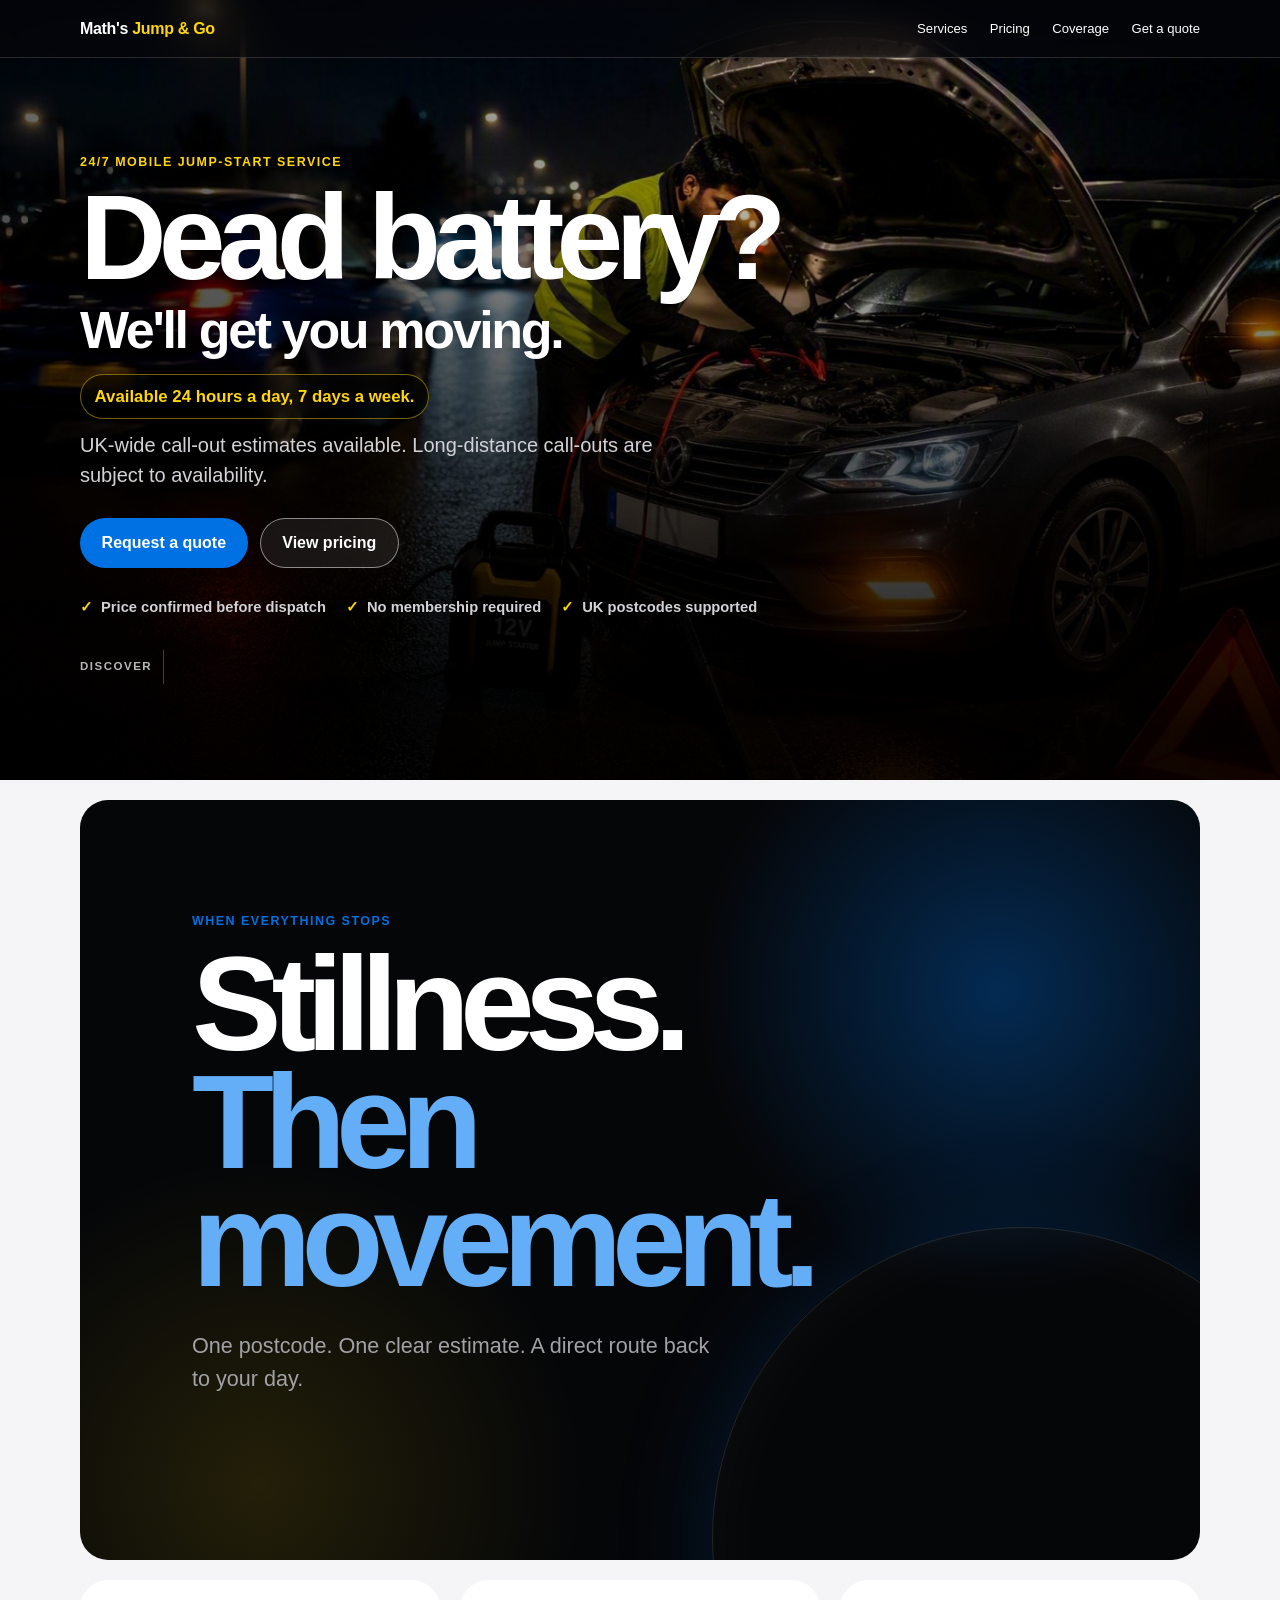
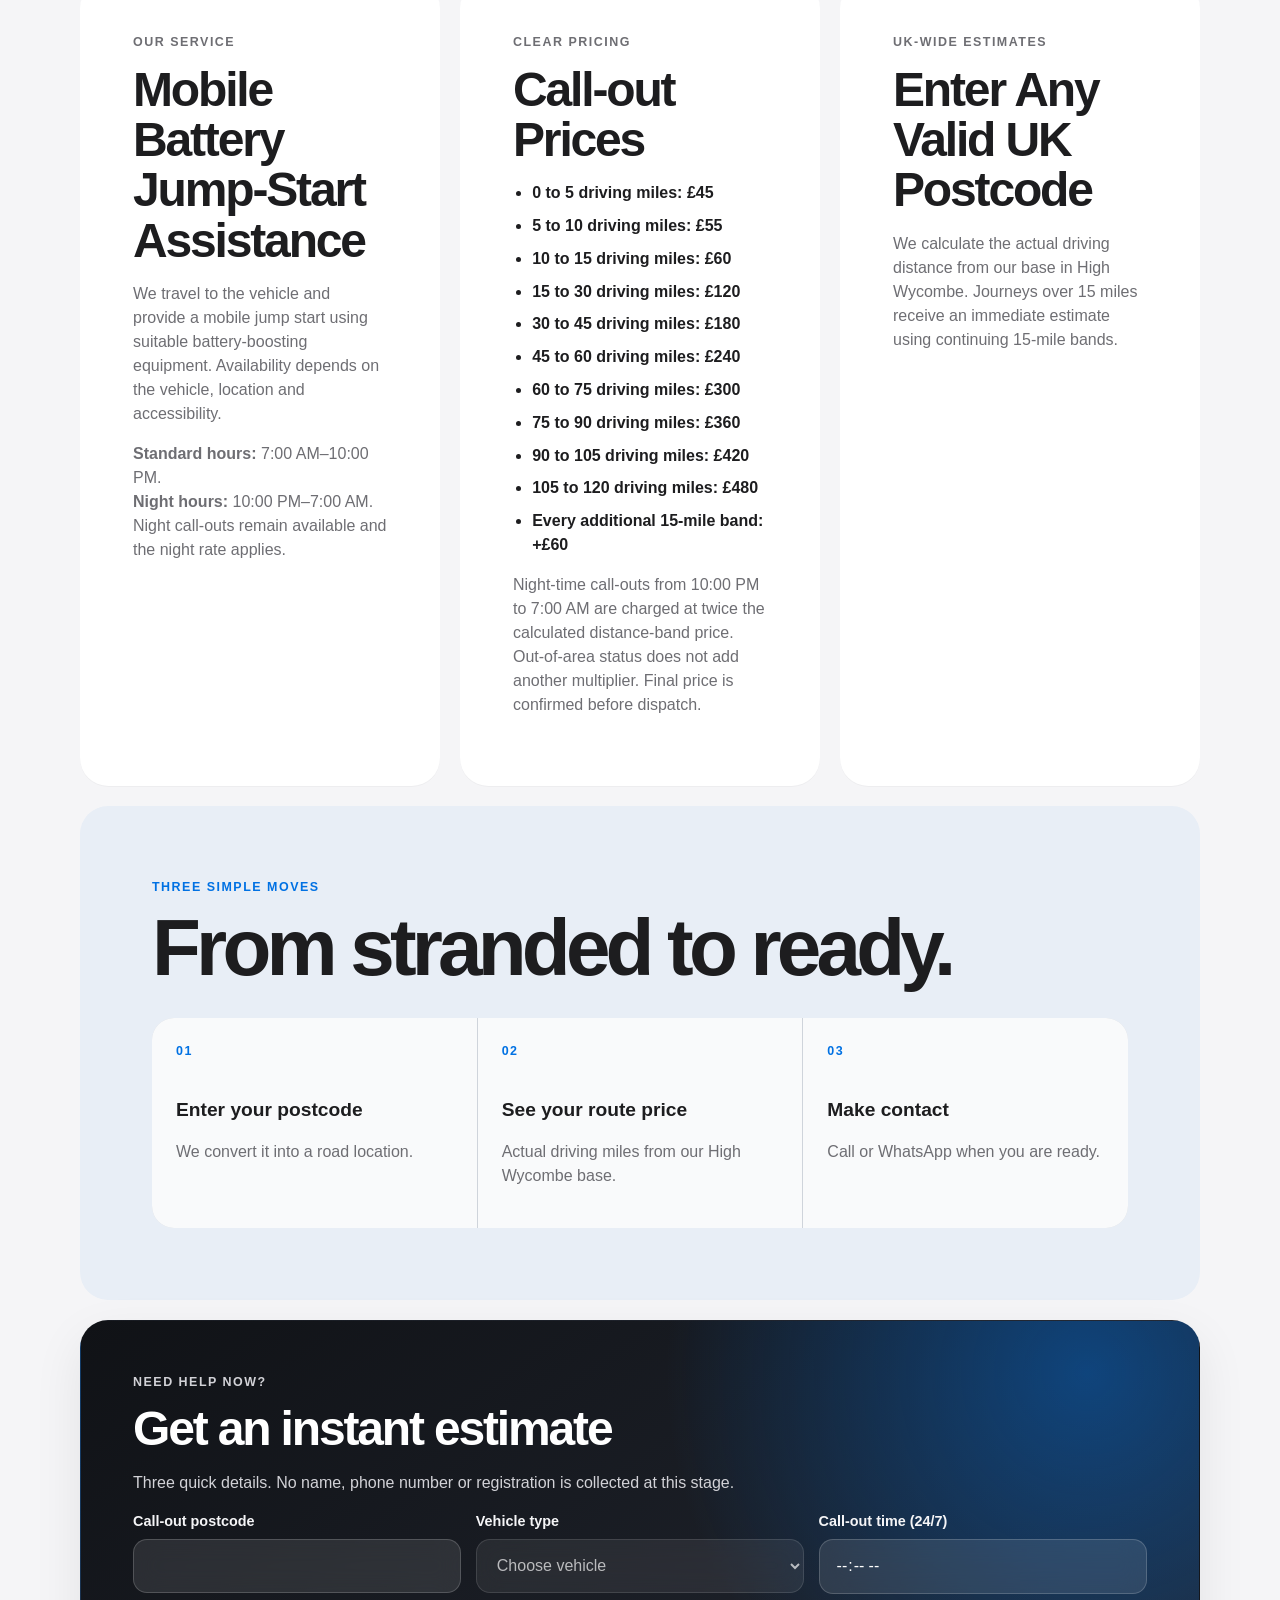
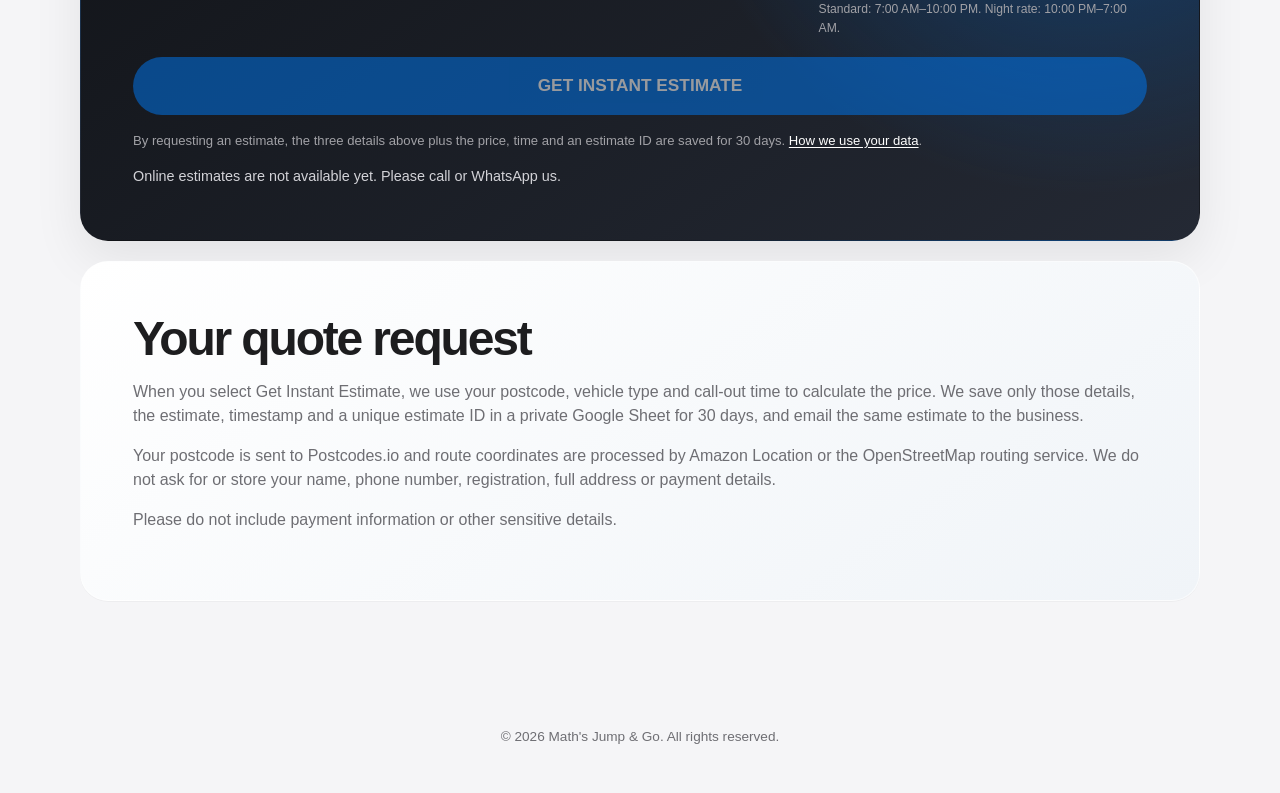
==== app/index.html @ 0f0c23ad "Build instant UK-wide quote experience" ====
<!DOCTYPE html>
<html lang="en-GB">
<head>
  <meta charset="UTF-8">
  <meta name="viewport" content="width=device-width, initial-scale=1.0">
  <meta name="description" content="Math's Jump & Go provides a 24/7 mobile battery jump-start service with UK-wide call-out estimates.">
  <title>Math's Jump & Go | Mobile Battery Jump-Start Service</title>
  <link rel="stylesheet" href="styles.css?v=20260927-6">
</head>
<body>
  <header class="site-header">
    <nav class="navigation" aria-label="Main navigation">
      <a class="brand" href="#home">Math's <span>Jump & Go</span></a>
      <ul class="navigation-links">
        <li><a href="#services">Services</a></li>
        <li><a href="#pricing">Pricing</a></li>
        <li><a href="#coverage">Coverage</a></li>
        <li><a href="#quote">Get a quote</a></li>
      </ul>
    </nav>

    <section class="hero" id="home">
      <div class="film-grain" aria-hidden="true"></div>
      <div class="hero-content">
        <p class="hero-label">24/7 Mobile Jump-Start Service</p>
        <h1>Dead battery?</h1>
        <p class="hero-heading">We'll get you moving.</p>
        <p class="availability-message">Available 24 hours a day, 7 days a week.</p>
        <p class="hero-description">
          UK-wide call-out estimates available. Long-distance call-outs are
          subject to availability.
        </p>
        <div class="hero-actions">
          <a class="button button-primary" href="#quote">Request a quote</a>
          <a class="button button-secondary" href="#pricing">View pricing</a>
        </div>
        <ul class="service-highlights" aria-label="Service highlights">
          <li>Price confirmed before dispatch</li>
          <li>No membership required</li>
          <li>UK postcodes supported</li>
        </ul>
        <a class="scroll-cue" href="#story" aria-label="Discover how the service works">
          <span>Discover</span><i aria-hidden="true"></i>
        </a>
      </div>
    </section>
  </header>

  <main>
    <section class="cinematic-intro" id="story" data-reveal>
      <p class="section-label">When everything stops</p>
      <h2>Stillness.<br><span>Then movement.</span></h2>
      <p>One postcode. One clear estimate. A direct route back to your day.</p>
    </section>

    <section class="content-card" id="services" data-reveal>
      <p class="section-label">Our service</p>
      <h2>Mobile Battery Jump-Start Assistance</h2>
      <p>
        We travel to the vehicle and provide a mobile jump start using suitable
        battery-boosting equipment. Availability depends on the vehicle,
        location and accessibility.
      </p>
      <p><strong>Standard hours:</strong> 7:00 AM–10:00 PM.<br><strong>Night hours:</strong> 10:00 PM–7:00 AM. Night call-outs remain available and the night rate applies.</p>
    </section>

    <section class="content-card" id="pricing" data-reveal>
      <p class="section-label">Clear pricing</p>
      <h2>Call-out Prices</h2>
      <ul>
        <li>0 to 5 driving miles: £45</li>
        <li>5 to 10 driving miles: £55</li>
        <li>10 to 15 driving miles: £60</li>
        <li>15 to 30 driving miles: £120</li>
        <li>30 to 45 driving miles: £180</li>
        <li>45 to 60 driving miles: £240</li>
        <li>60 to 75 driving miles: £300</li>
        <li>75 to 90 driving miles: £360</li>
        <li>90 to 105 driving miles: £420</li>
        <li>105 to 120 driving miles: £480</li>
        <li>Every additional 15-mile band: +£60</li>
      </ul>
      <p>
        Night-time call-outs from 10:00 PM to 7:00 AM are charged at twice the calculated distance-band
        price. Out-of-area status does not add another multiplier. Final price
        is confirmed before dispatch.
      </p>
    </section>

    <section class="content-card" id="coverage" data-reveal>
      <p class="section-label">UK-wide estimates</p>
      <h2>Enter Any Valid UK Postcode</h2>
      <p>
        We calculate the actual driving distance from our base in High Wycombe.
        Journeys over 15 miles receive an immediate estimate using continuing
        15-mile bands.
      </p>
    </section>

    <section class="journey" aria-labelledby="journey-title" data-reveal>
      <div class="journey-heading">
        <p class="section-label">Three simple moves</p>
        <h2 id="journey-title">From stranded to ready.</h2>
      </div>
      <ol class="journey-steps">
        <li><span>01</span><strong>Enter your postcode</strong><p>We convert it into a road location.</p></li>
        <li><span>02</span><strong>See your route price</strong><p>Actual driving miles from our High Wycombe base.</p></li>
        <li><span>03</span><strong>Make contact</strong><p>Call or WhatsApp when you are ready.</p></li>
      </ol>
    </section>

    <section class="content-card quote-section" id="quote" data-reveal>
      <div class="quote-introduction">
        <p class="section-label">Need help now?</p>
        <h2>Get an instant estimate</h2>
        <p>Three quick details. No name, phone number or registration is collected at this stage.</p>
      </div>

      <noscript><p>Enable JavaScript to get an online estimate.</p></noscript>
      <form class="quote-form" id="estimate-form">
        <fieldset id="estimate-fields" disabled>
          <div class="form-grid estimate-grid">
            <div class="form-field">
        <label for="postcode">Call-out postcode</label>
        <input type="text" id="postcode"
          name="postcode" autocomplete="postal-code" minlength="5" maxlength="8" required>
            </div>
            <div class="form-field">
              <label for="vehicle-type">Vehicle type</label>
              <select id="vehicle-type" name="vehicleType" required>
                <option value="">Choose vehicle</option>
                <option value="car">Car</option>
                <option value="van">Van</option>
                <option value="large">Large vehicle</option>
              </select>
            </div>
            <div class="form-field">
              <label for="callout-time">Call-out time (24/7)</label>
              <input type="time" id="callout-time" name="calloutTime" required>
              <small class="form-hint">Standard: 7:00 AM–10:00 PM. Night rate: 10:00 PM–7:00 AM.</small>
            </div>
          </div>
          <button class="button button-primary estimate-submit" id="estimate-button" type="submit">GET INSTANT ESTIMATE</button>
          <p class="data-note">By requesting an estimate, the three details above plus the price, time and an estimate ID are saved for 30 days. <a href="#privacy">How we use your data</a>.</p>
          <p class="form-message" id="form-message" aria-live="polite"></p>
        </fieldset>
      </form>

      <dialog class="estimate-modal" id="estimate-modal" aria-labelledby="estimate-title">
        <div class="estimate-result" id="estimate-result" aria-live="polite">
          <button class="modal-close" id="estimate-close" type="button" aria-label="Close estimate">×</button>
          <h3 id="estimate-title">Your estimate is ready</h3>
          <strong id="estimated-price"></strong>
          <p class="rate-notice" id="estimate-rate-notice" hidden></p>
          <p class="estimate-location" id="estimate-location"></p>
          <p class="estimate-distance" id="estimate-distance"></p>
          <p id="estimate-message"></p>
          <div class="urgent-actions">
            <a class="button call-button" id="call-now" hidden>CALL NOW</a>
            <a class="button whatsapp-button" id="whatsapp-now" target="_blank" rel="noopener" hidden>WhatsApp</a>
          </div>
          <p id="contact-setup-note" class="data-note" hidden>Contact buttons will appear when the business number is configured.</p>
          <p class="estimate-reference" id="estimate-reference"></p>
        </div>
      </dialog>
    </section>
    <section class="content-card" id="privacy" data-reveal>
      <h2>Your quote request</h2>
      <p>When you select Get Instant Estimate, we use your postcode, vehicle type and call-out time to calculate the price. We save only those details, the estimate, timestamp and a unique estimate ID in a private Google Sheet for 30 days, and email the same estimate to the business.</p>
      <p>Your postcode is sent to Postcodes.io and route coordinates are processed by Amazon Location or the OpenStreetMap routing service. We do not ask for or store your name, phone number, registration, full address or payment details.</p>
      <p>Please do not include payment information or other sensitive details.</p>
    </section>
  </main>

  <footer>
    <p>&copy; 2026 Math's Jump & Go. All rights reserved.</p>
  </footer>

  <script src="config.js?v=20260927-3"></script>
  <script src="script.js?v=20260927-6"></script>
</body>
</html>
---- app/styles.css ----
:root {
  --ink: #1d1d1f;
  --muted: #6e6e73;
  --surface: #ffffff;
  --canvas: #f5f5f7;
  --line: rgba(29, 29, 31, 0.12);
  --blue: #0071e3;
  --blue-hover: #0077ed;
  --gold: #ffd60a;
  --success: #138a45;
  --danger: #d70015;
  --radius: 28px;
  --shadow: 0 18px 50px rgba(0, 0, 0, 0.08);
}

* { box-sizing: border-box; }
html { scroll-behavior: smooth; }
body {
  margin: 0;
  color: var(--ink);
  background: var(--canvas);
  font-family: -apple-system, BlinkMacSystemFont, "SF Pro Display", "SF Pro Text", "Segoe UI", sans-serif;
  line-height: 1.5;
  -webkit-font-smoothing: antialiased;
}
a { color: inherit; text-decoration: none; }
[hidden] { display: none !important; }

.site-header {
  color: white;
  background: #05070a;
}
.navigation {
  position: absolute;
  z-index: 5;
  inset: 0 0 auto;
  display: flex;
  align-items: center;
  justify-content: space-between;
  width: 100%;
  min-height: 58px;
  padding: 0 5vw;
  border-bottom: 1px solid rgba(255,255,255,.15);
  background: rgba(5,7,10,.62);
  backdrop-filter: saturate(160%) blur(18px);
}
.brand { font-size: 1rem; font-weight: 700; letter-spacing: -.02em; }
.brand span { color: var(--gold); }
.navigation-links { display: none; margin: 0; padding: 0; list-style: none; }

.hero {
  position: relative;
  isolation: isolate;
  display: flex;
  align-items: flex-end;
  min-height: min(780px, 92svh);
  overflow: hidden;
  background: #030405;
}
.hero::before,
.hero::after {
  position: absolute;
  z-index: -1;
  inset: 0;
  content: "";
}
.hero::before {
  inset: -4%;
  background: url("assets/images/hero-jump-start.jpg") center / cover no-repeat;
  animation: cinematic-drift 18s ease-out both;
}
.hero::after {
  background:
    radial-gradient(circle at 72% 20%, rgba(0,0,0,0) 0, rgba(0,0,0,.34) 58%),
    linear-gradient(90deg, rgba(0,0,0,.34), transparent 62%),
    linear-gradient(180deg, rgba(0,0,0,.04) 12%, rgba(0,0,0,.9) 94%);
}
.film-grain {
  position: absolute;
  z-index: 0;
  inset: 0;
  pointer-events: none;
  opacity: .12;
  background-image:
    repeating-radial-gradient(circle at 14% 18%, transparent 0, rgba(255,255,255,.3) .6px, transparent 1.2px),
    repeating-radial-gradient(circle at 72% 63%, transparent 0, rgba(255,255,255,.22) .55px, transparent 1.1px);
  background-size: 5px 5px, 7px 7px;
  mix-blend-mode: soft-light;
}
.hero-content {
  position: relative;
  z-index: 1;
  width: min(1120px, 90%);
  margin: 0 auto;
  padding: 8rem 0 4rem;
}
.hero-label, .section-label {
  margin: 0 0 .8rem;
  color: var(--blue);
  font-size: .78rem;
  font-weight: 750;
  letter-spacing: .12em;
  text-transform: uppercase;
}
.hero-label { color: var(--gold); }
.hero h1 {
  margin: 0;
  max-width: 850px;
  font-size: clamp(3.25rem, 13vw, 7.5rem);
  font-weight: 750;
  letter-spacing: -.065em;
  line-height: .88;
}
.hero-heading {
  margin: .8rem 0;
  font-size: clamp(1.65rem, 6vw, 3.25rem);
  font-weight: 650;
  letter-spacing: -.045em;
  line-height: 1.05;
}
.hero-description { max-width: 640px; margin: 0; color: #d2d2d7; font-size: clamp(1rem, 3vw, 1.25rem); }
.availability-message {
  width: fit-content;
  margin: 1rem 0 .7rem;
  padding: .55rem .85rem;
  border: 1px solid rgba(255,214,10,.45);
  border-radius: 999px;
  color: var(--gold);
  background: rgba(0,0,0,.35);
  font-size: clamp(.9rem, 2.5vw, 1.05rem);
  font-weight: 750;
  backdrop-filter: blur(10px);
}
.hero-actions { display: flex; flex-direction: column; gap: .75rem; margin-top: 1.75rem; }
.service-highlights { display: grid; gap: .5rem; margin: 1.75rem 0 0; padding: 0; color: #d2d2d7; list-style: none; font-size: .92rem; font-weight: 600; }
.service-highlights li::before { content: "✓"; margin-right: .5rem; color: var(--gold); }
.scroll-cue {
  display: inline-flex;
  align-items: center;
  gap: .65rem;
  margin-top: 2rem;
  color: rgba(255,255,255,.72);
  font-size: .72rem;
  font-weight: 700;
  letter-spacing: .13em;
  text-transform: uppercase;
}
.scroll-cue i {
  position: relative;
  display: block;
  width: 1px;
  height: 34px;
  overflow: hidden;
  background: rgba(255,255,255,.25);
}
.scroll-cue i::after {
  position: absolute;
  inset: -100% 0 100%;
  content: "";
  background: white;
  animation: scroll-line 2s ease-in-out infinite;
}

.button {
  display: inline-flex;
  align-items: center;
  justify-content: center;
  min-height: 48px;
  padding: .75rem 1.35rem;
  border: 0;
  border-radius: 999px;
  cursor: pointer;
  font: inherit;
  font-weight: 650;
  transition: transform .18s ease, background-color .18s ease, opacity .18s ease;
}
.button:hover { transform: scale(1.015); }
.button:active { transform: scale(.985); }
.button-primary { color: white; background: var(--blue); }
.button-primary:hover { background: var(--blue-hover); }
.button-secondary { color: white; border: 1px solid rgba(255,255,255,.5); background: rgba(255,255,255,.08); backdrop-filter: blur(12px); }
.button:disabled { opacity: .55; cursor: wait; transform: none; }

main {
  display: grid;
  gap: 1rem;
  width: min(1120px, 92%);
  margin: 0 auto;
  padding: 1rem 0 5rem;
}
.cinematic-intro {
  position: relative;
  grid-column: 1 / -1;
  min-height: min(760px, 86svh);
  padding: clamp(3rem, 9vw, 7rem);
  overflow: hidden;
  border-radius: var(--radius);
  color: white;
  background:
    radial-gradient(circle at 82% 25%, rgba(0,113,227,.34), transparent 28%),
    radial-gradient(circle at 16% 90%, rgba(255,214,10,.12), transparent 28%),
    #050608;
}
.cinematic-intro::after {
  position: absolute;
  right: -12%;
  bottom: -38%;
  width: min(620px, 76vw);
  aspect-ratio: 1;
  border: 1px solid rgba(255,255,255,.12);
  border-radius: 50%;
  box-shadow: 0 0 100px rgba(0,113,227,.18), inset 0 0 80px rgba(255,255,255,.04);
  content: "";
}
.cinematic-intro h2 {
  position: relative;
  z-index: 1;
  margin: 0;
  max-width: 900px;
  font-size: clamp(3.2rem, 12vw, 8.4rem);
  font-weight: 760;
  letter-spacing: -.075em;
  line-height: .88;
}
.cinematic-intro h2 span { color: #63aef7; }
.cinematic-intro > p:last-child {
  position: relative;
  z-index: 1;
  max-width: 540px;
  margin: 2rem 0 0;
  color: #a1a1a6;
  font-size: clamp(1rem, 2.5vw, 1.35rem);
}
.content-card {
  padding: clamp(1.5rem, 5vw, 3.25rem);
  overflow: hidden;
  border: 1px solid rgba(255,255,255,.65);
  border-radius: var(--radius);
  background: var(--surface);
  box-shadow: 0 1px 0 rgba(0,0,0,.03);
}
.content-card h2 {
  margin: 0 0 .8rem;
  font-size: clamp(1.75rem, 5vw, 3rem);
  font-weight: 700;
  letter-spacing: -.045em;
  line-height: 1.05;
}
.content-card p { color: var(--muted); }
.content-card ul { padding-left: 1.2rem; }
.content-card li { margin-bottom: .55rem; font-weight: 600; }

.journey {
  grid-column: 1 / -1;
  padding: clamp(2rem, 6vw, 4.5rem);
  border-radius: var(--radius);
  background: #e8eef6;
}
.journey-heading h2 {
  margin: 0 0 2rem;
  font-size: clamp(2.4rem, 7vw, 5rem);
  letter-spacing: -.06em;
  line-height: .95;
}
.journey-steps {
  display: grid;
  gap: 1px;
  margin: 0;
  padding: 0;
  overflow: hidden;
  border-radius: 22px;
  background: rgba(29,29,31,.12);
  list-style: none;
}
.journey-steps li {
  min-height: 210px;
  padding: 1.5rem;
  background: rgba(255,255,255,.88);
}
.journey-steps span {
  display: block;
  margin-bottom: 2.2rem;
  color: var(--blue);
  font-size: .78rem;
  font-weight: 800;
  letter-spacing: .12em;
}
.journey-steps strong { display: block; font-size: 1.2rem; }
.journey-steps p { margin-bottom: 0; color: var(--muted); }

.reveal-ready [data-reveal] {
  opacity: 0;
  transform: translateY(42px) scale(.985);
  transition: opacity .9s cubic-bezier(.2,.8,.2,1), transform .9s cubic-bezier(.2,.8,.2,1);
}
.reveal-ready [data-reveal].is-visible { opacity: 1; transform: none; }

.quote-section {
  color: white;
  border-color: transparent;
  background:
    radial-gradient(circle at 90% 10%, rgba(0,113,227,.45), transparent 38%),
    linear-gradient(145deg, #101216, #242934);
  box-shadow: var(--shadow);
}
.quote-section .section-label { color: #63aef7; }
.quote-section .quote-introduction p { max-width: 630px; color: #d2d2d7; }
.quote-form { display: grid; gap: 1rem; }
fieldset { display: grid; gap: 1rem; min-width: 0; margin: 0; padding: 0; border: 0; }
.form-grid { display: grid; grid-template-columns: 1fr; gap: .9rem; }
.form-field { display: flex; flex-direction: column; gap: .4rem; }
.form-field label { color: #f5f5f7; font-size: .9rem; font-weight: 650; }
.form-field input, .form-field select, .form-field textarea {
  width: 100%;
  min-height: 54px;
  padding: .85rem 1rem;
  border: 1px solid rgba(255,255,255,.18);
  border-radius: 14px;
  color: white;
  background: rgba(255,255,255,.1);
  font: inherit;
  backdrop-filter: blur(12px);
}
.form-field select { color-scheme: light; }
.form-field select option {
  color: var(--ink);
  background: white;
}
.form-field input::placeholder { color: #a1a1a6; }
.form-hint { color: #a1a1a6; font-size: .76rem; }
input:focus-visible, select:focus-visible, a:focus-visible, button:focus-visible {
  outline: 3px solid var(--gold);
  outline-offset: 3px;
}
.estimate-submit { width: 100%; min-height: 58px; margin-top: .25rem; font-size: 1.08rem; }
.data-note { margin: 0; color: #a1a1a6 !important; font-size: .82rem; }
.data-note a { color: white; text-decoration: underline; text-underline-offset: 2px; }
.form-message { min-height: 1.5em; margin: 0; color: #d2d2d7 !important; font-size: .9rem; }

.estimate-modal {
  width: min(620px, calc(100% - 1.5rem));
  max-height: calc(100dvh - 1.5rem);
  padding: 0;
  overflow: visible;
  border: 0;
  color: white;
  background: transparent;
}
.estimate-modal::backdrop {
  background: rgba(0, 0, 0, .72);
  backdrop-filter: blur(12px);
}
.estimate-modal[open] { animation: modal-pop .42s cubic-bezier(.2, 1.4, .4, 1); }
.estimate-result {
  position: relative;
  margin: 0;
  padding: clamp(1.5rem, 6vw, 3rem);
  overflow: hidden;
  border: 1px solid rgba(255,255,255,.25);
  border-radius: 30px;
  background:
    radial-gradient(circle at 50% 0, rgba(0,113,227,.65), transparent 42%),
    linear-gradient(145deg, #101216, #242934);
  box-shadow: 0 30px 90px rgba(0,0,0,.45);
  text-align: center;
}
.modal-close {
  position: absolute;
  top: .8rem;
  right: .8rem;
  display: grid;
  place-items: center;
  width: 38px;
  height: 38px;
  padding: 0;
  border: 0;
  border-radius: 50%;
  color: white;
  background: rgba(255,255,255,.14);
  cursor: pointer;
  font-size: 1.6rem;
  line-height: 1;
}
.estimate-result h3 { margin: .25rem 0 .75rem; font-size: clamp(1.4rem, 5vw, 2rem); letter-spacing: -.035em; }
.estimate-result > strong { display: block; margin: .35rem 0; color: white; font-size: clamp(3rem, 15vw, 5.5rem); font-weight: 750; letter-spacing: -.07em; line-height: 1; }
.estimate-result #estimate-message { max-width: 570px; margin: 1rem auto; color: #d2d2d7; }
.rate-notice {
  width: fit-content;
  margin: 1rem auto !important;
  padding: .55rem .9rem;
  border-radius: 999px;
  color: #17130a !important;
  background: var(--gold);
  font-weight: 800;
}
.estimate-location { margin: 1.15rem 0 .15rem !important; color: white !important; font-weight: 700; }
.estimate-distance { margin: 0 !important; color: #d2d2d7 !important; }
.estimate-reference { margin: 1rem 0 0 !important; color: #a1a1a6 !important; font-size: .72rem; overflow-wrap: anywhere; }
.urgent-actions { display: grid; gap: .75rem; margin: 1.25rem auto 0; max-width: 620px; }
.call-button { min-height: 58px; color: white; background: var(--danger); font-size: 1.08rem; }
.whatsapp-button { min-height: 58px; color: white; background: var(--success); font-size: 1.08rem; }

#privacy { background: linear-gradient(145deg, #fff, #f0f4f8); }
footer { padding: 2rem 5%; color: var(--muted); background: var(--canvas); text-align: center; font-size: .85rem; }

@keyframes modal-pop {
  0% { opacity: 0; transform: scale(.72) translateY(24px); }
  70% { opacity: 1; transform: scale(1.025) translateY(0); }
  100% { opacity: 1; transform: scale(1); }
}

@keyframes cinematic-drift {
  from { transform: scale(1.08) translate3d(-1.2%, -.5%, 0); }
  to { transform: scale(1.015) translate3d(0, 0, 0); }
}

@keyframes scroll-line {
  0% { transform: translateY(0); }
  65%, 100% { transform: translateY(200%); }
}

@media (min-width: 620px) {
  .navigation-links { display: flex; gap: 1.4rem; font-size: .82rem; }
  .navigation-links a:hover { color: var(--gold); }
  .hero-actions { flex-direction: row; }
  .service-highlights { grid-template-columns: repeat(3, max-content); gap: 1.25rem; }
  main { grid-template-columns: repeat(2, minmax(0, 1fr)); gap: 1.25rem; padding-top: 1.25rem; }
  .quote-section, #privacy { grid-column: 1 / -1; }
  .estimate-grid { grid-template-columns: repeat(3, minmax(0, 1fr)); }
  .urgent-actions { grid-template-columns: repeat(2, minmax(0, 1fr)); }
  .journey-steps { grid-template-columns: repeat(3, minmax(0, 1fr)); }
}

@media (min-width: 900px) {
  .navigation { padding-inline: max(5vw, calc((100vw - 1120px) / 2)); }
  .hero-content { padding-bottom: 6rem; }
  main { grid-template-columns: repeat(3, minmax(0, 1fr)); }
}

@media (prefers-reduced-motion: reduce) {
  html { scroll-behavior: auto; }
  *, *::before, *::after { scroll-behavior: auto !important; transition: none !important; }
  .estimate-modal[open] { animation: none; }
  .hero::before, .scroll-cue i::after { animation: none; }
  .reveal-ready [data-reveal] { opacity: 1; transform: none; }
}
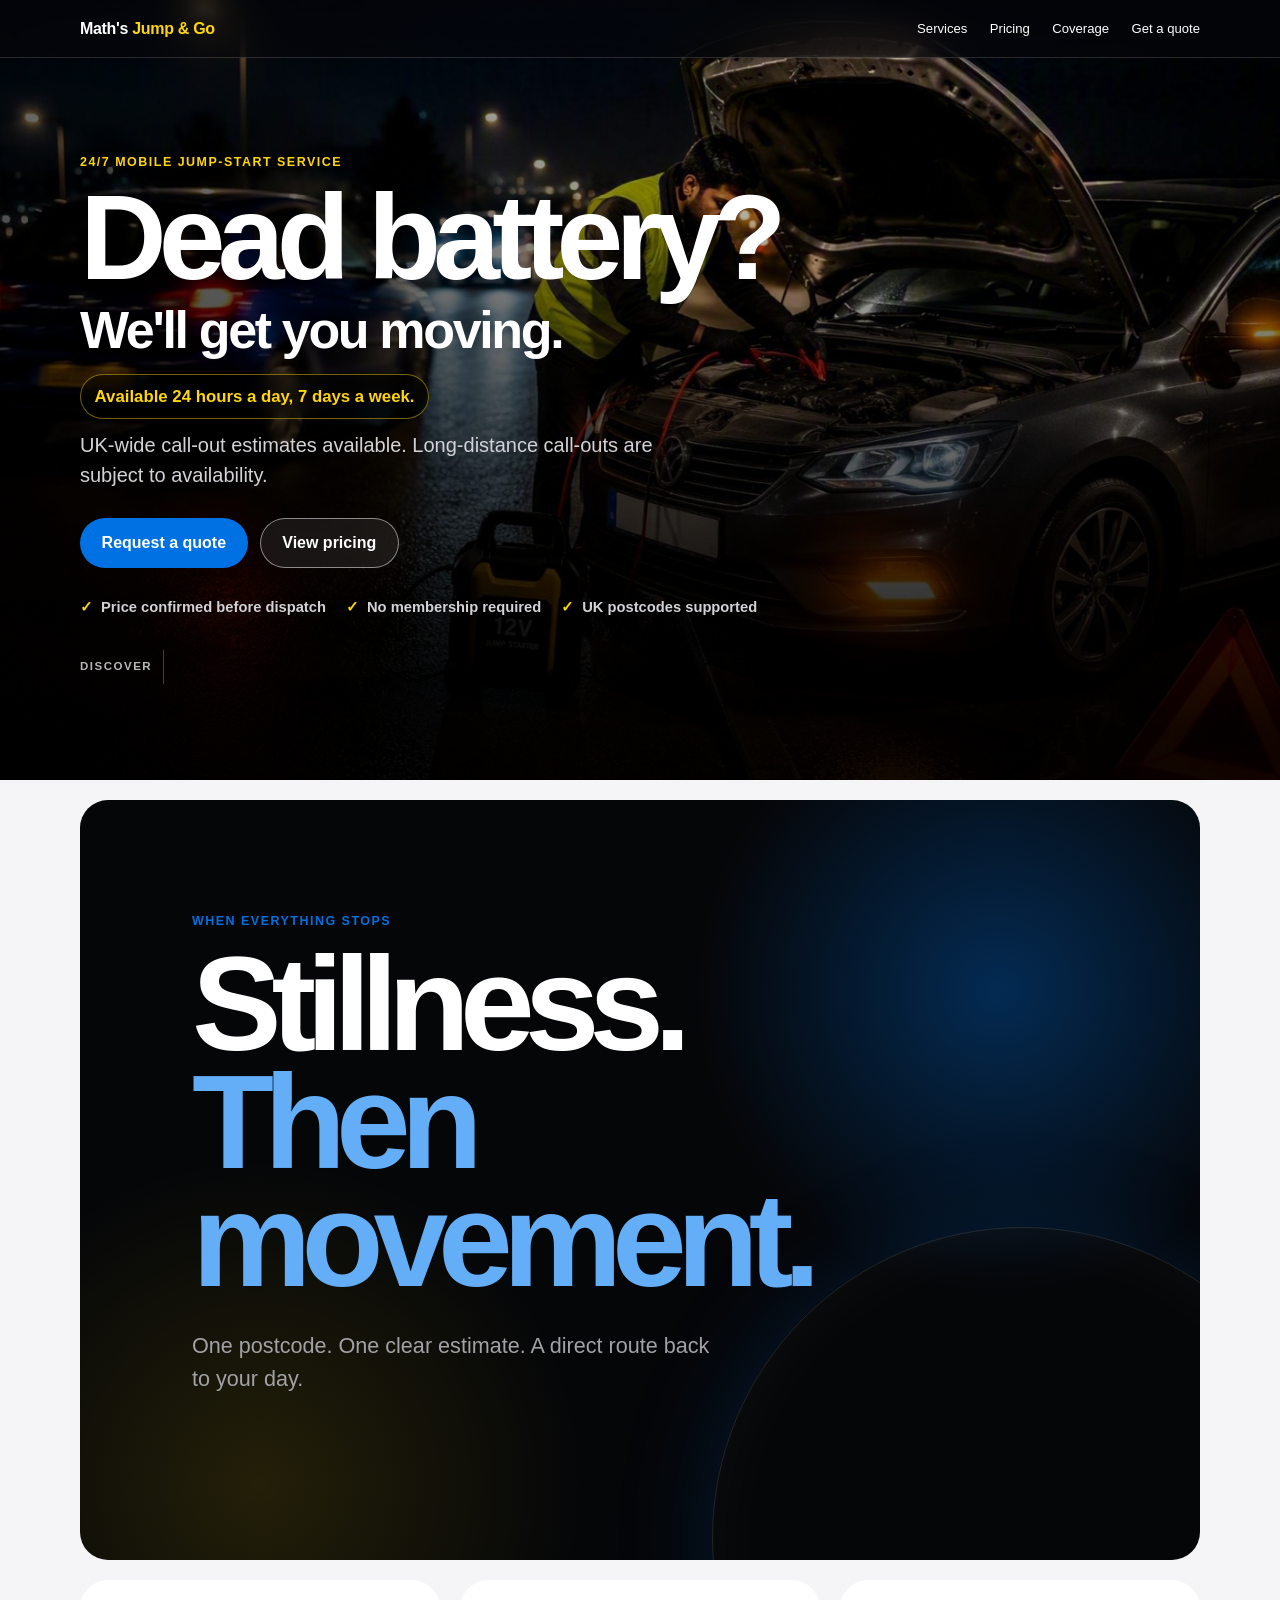
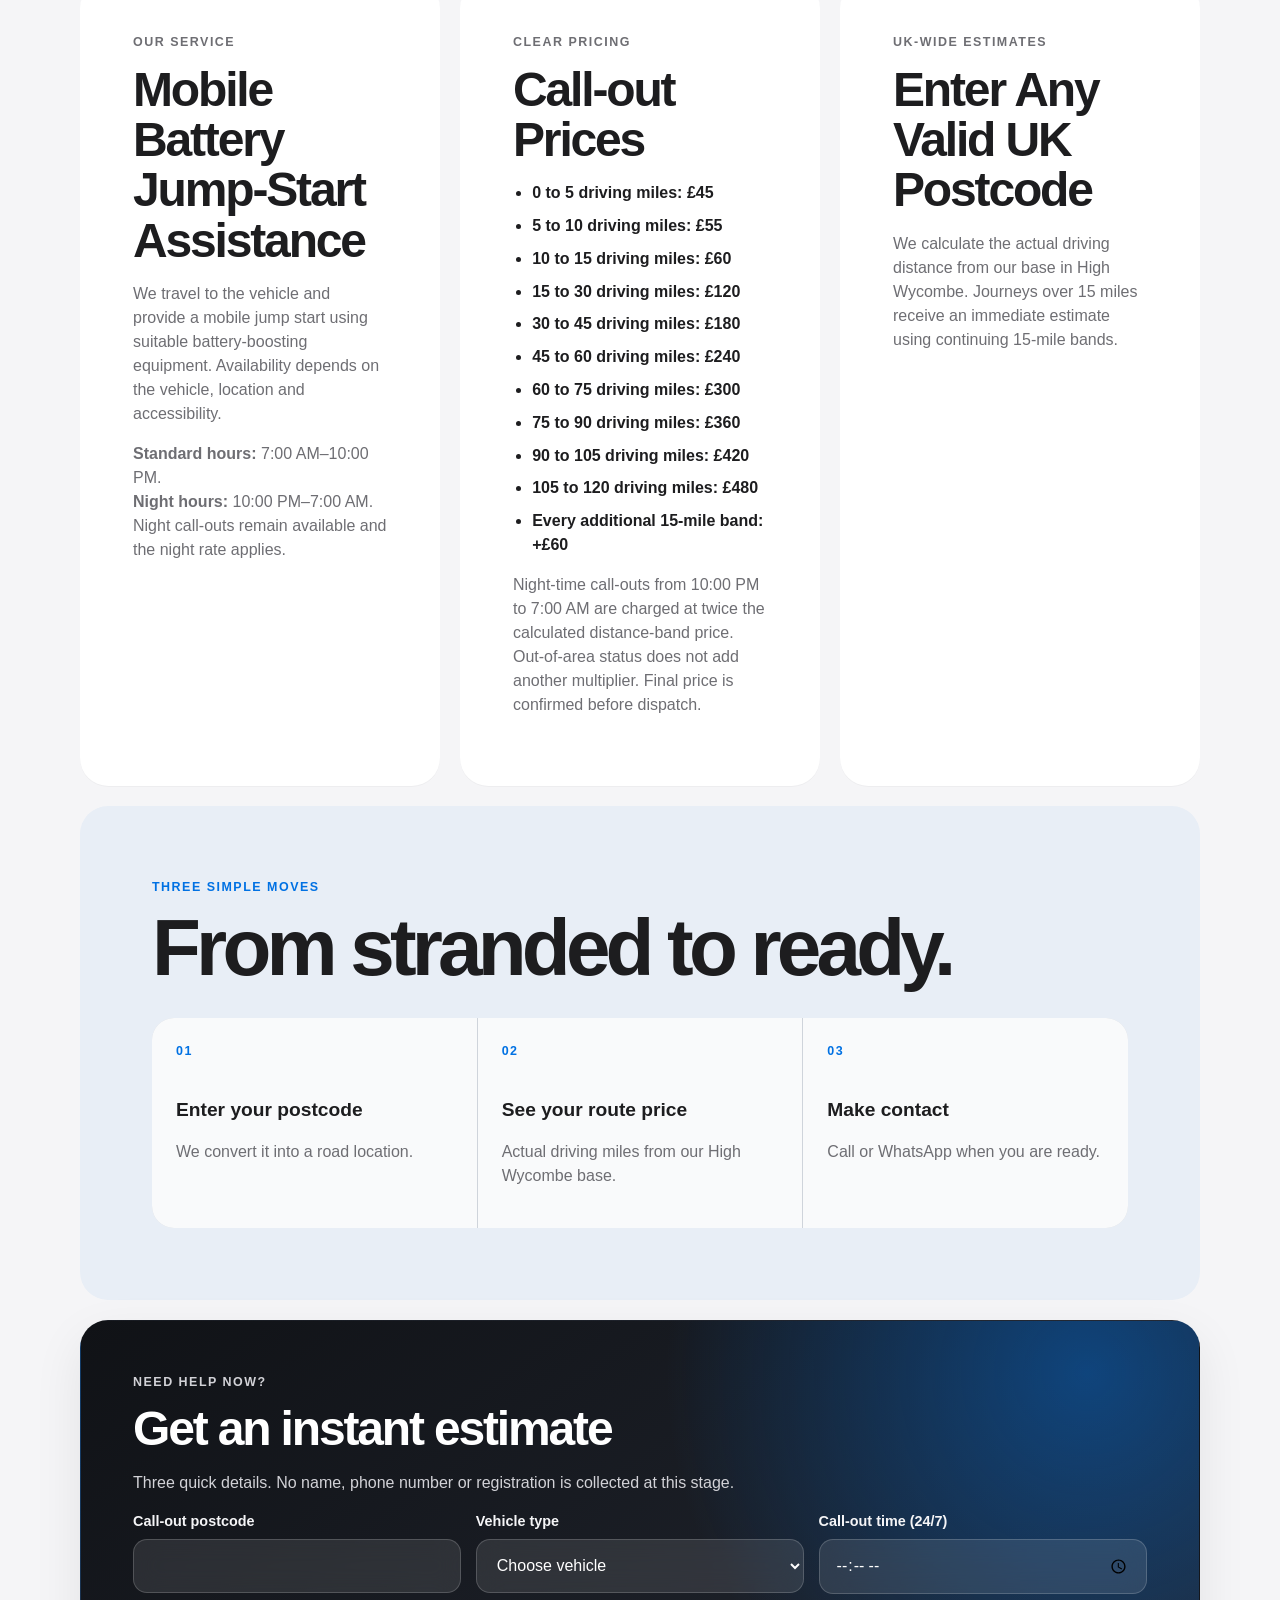
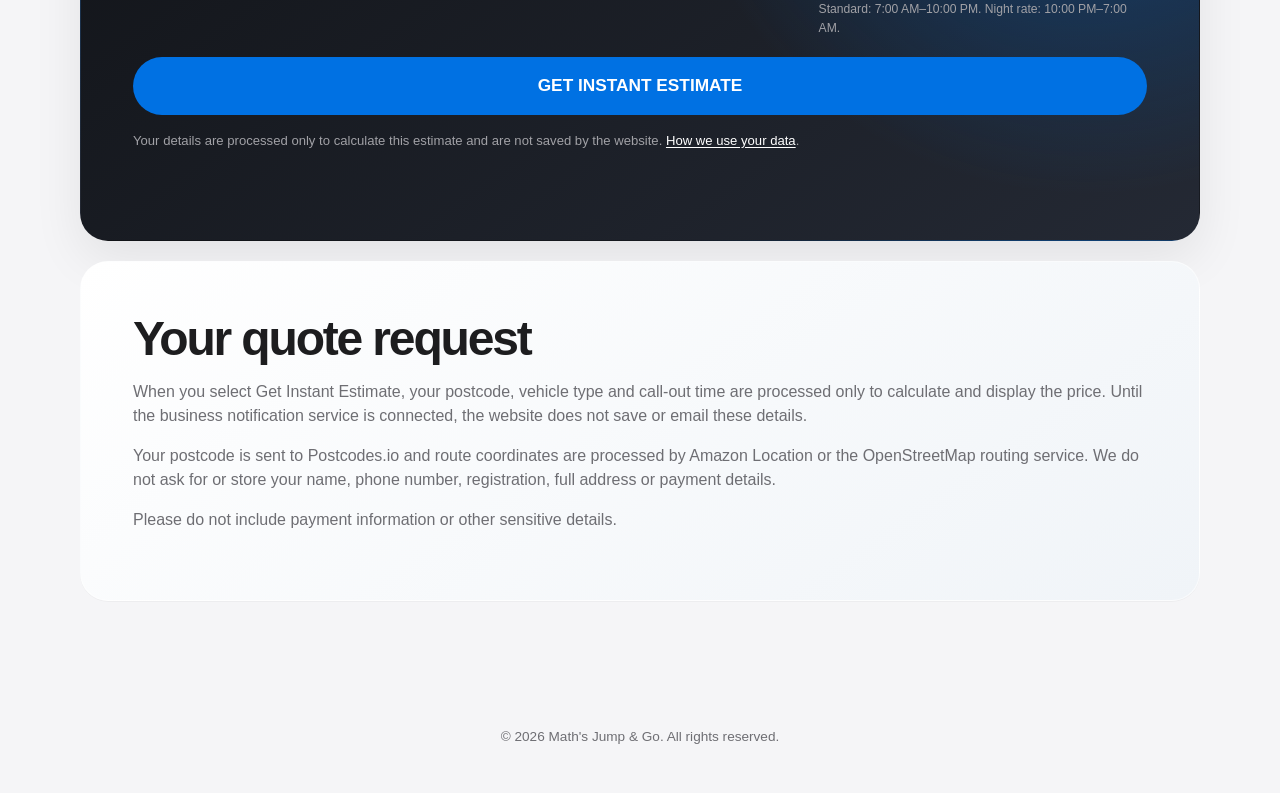
==== commit 719e6cce: "Enable live browser quote estimates" ====
--- a/app/index.html
+++ b/app/index.html
@@ -141,7 +141,7 @@
             </div>
           </div>
           <button class="button button-primary estimate-submit" id="estimate-button" type="submit">GET INSTANT ESTIMATE</button>
-          <p class="data-note">By requesting an estimate, the three details above plus the price, time and an estimate ID are saved for 30 days. <a href="#privacy">How we use your data</a>.</p>
+          <p class="data-note" id="estimate-data-note">Your three details are used to calculate the estimate. <a href="#privacy">How we use your data</a>.</p>
           <p class="form-message" id="form-message" aria-live="polite"></p>
         </fieldset>
       </form>
@@ -166,7 +166,7 @@
     </section>
     <section class="content-card" id="privacy" data-reveal>
       <h2>Your quote request</h2>
-      <p>When you select Get Instant Estimate, we use your postcode, vehicle type and call-out time to calculate the price. We save only those details, the estimate, timestamp and a unique estimate ID in a private Google Sheet for 30 days, and email the same estimate to the business.</p>
+      <p id="quote-data-use">When you select Get Instant Estimate, we use your postcode, vehicle type and call-out time to calculate the price. When the business notification service is connected, only those details, the estimate, timestamp and a unique estimate ID are saved for 30 days and emailed to the business.</p>
       <p>Your postcode is sent to Postcodes.io and route coordinates are processed by Amazon Location or the OpenStreetMap routing service. We do not ask for or store your name, phone number, registration, full address or payment details.</p>
       <p>Please do not include payment information or other sensitive details.</p>
     </section>
@@ -177,6 +177,6 @@
   </footer>
 
   <script src="config.js?v=20260927-3"></script>
-  <script src="script.js?v=20260927-6"></script>
+  <script src="script.js?v=20260927-7"></script>
 </body>
 </html>
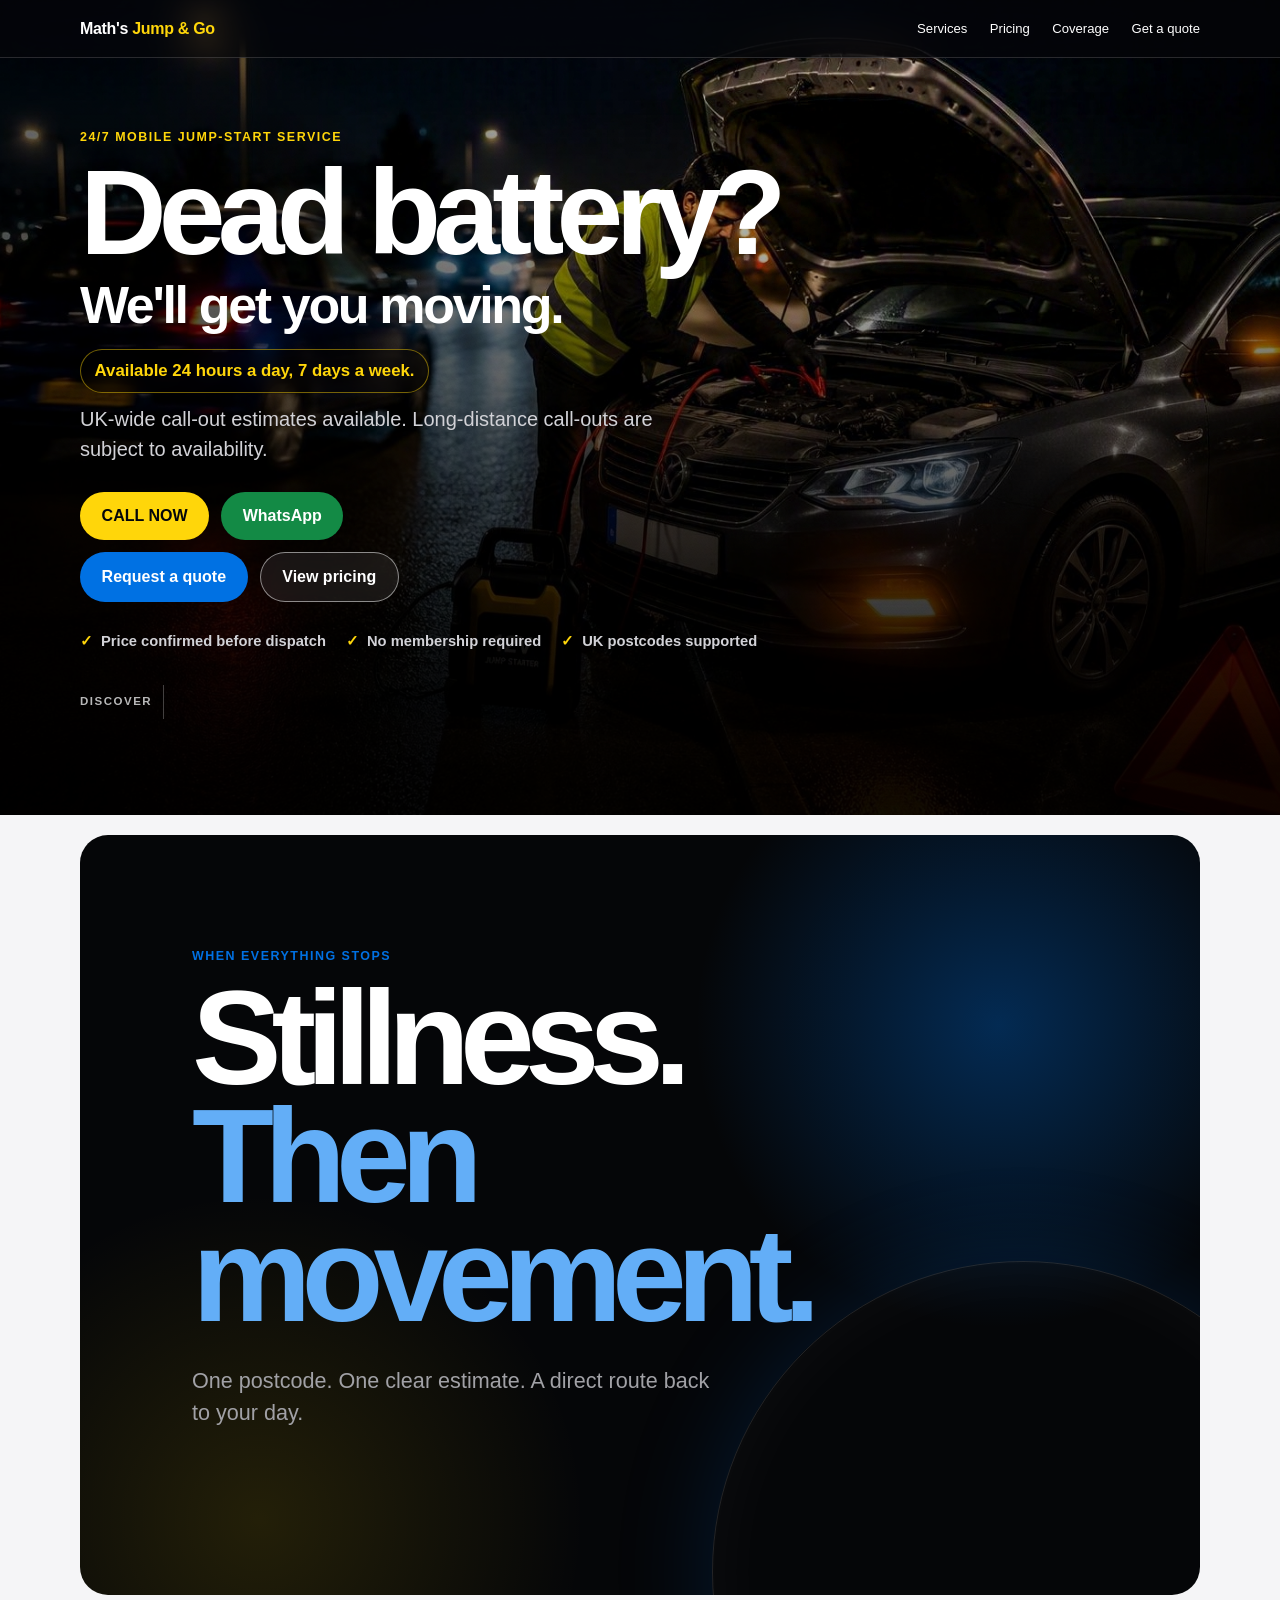
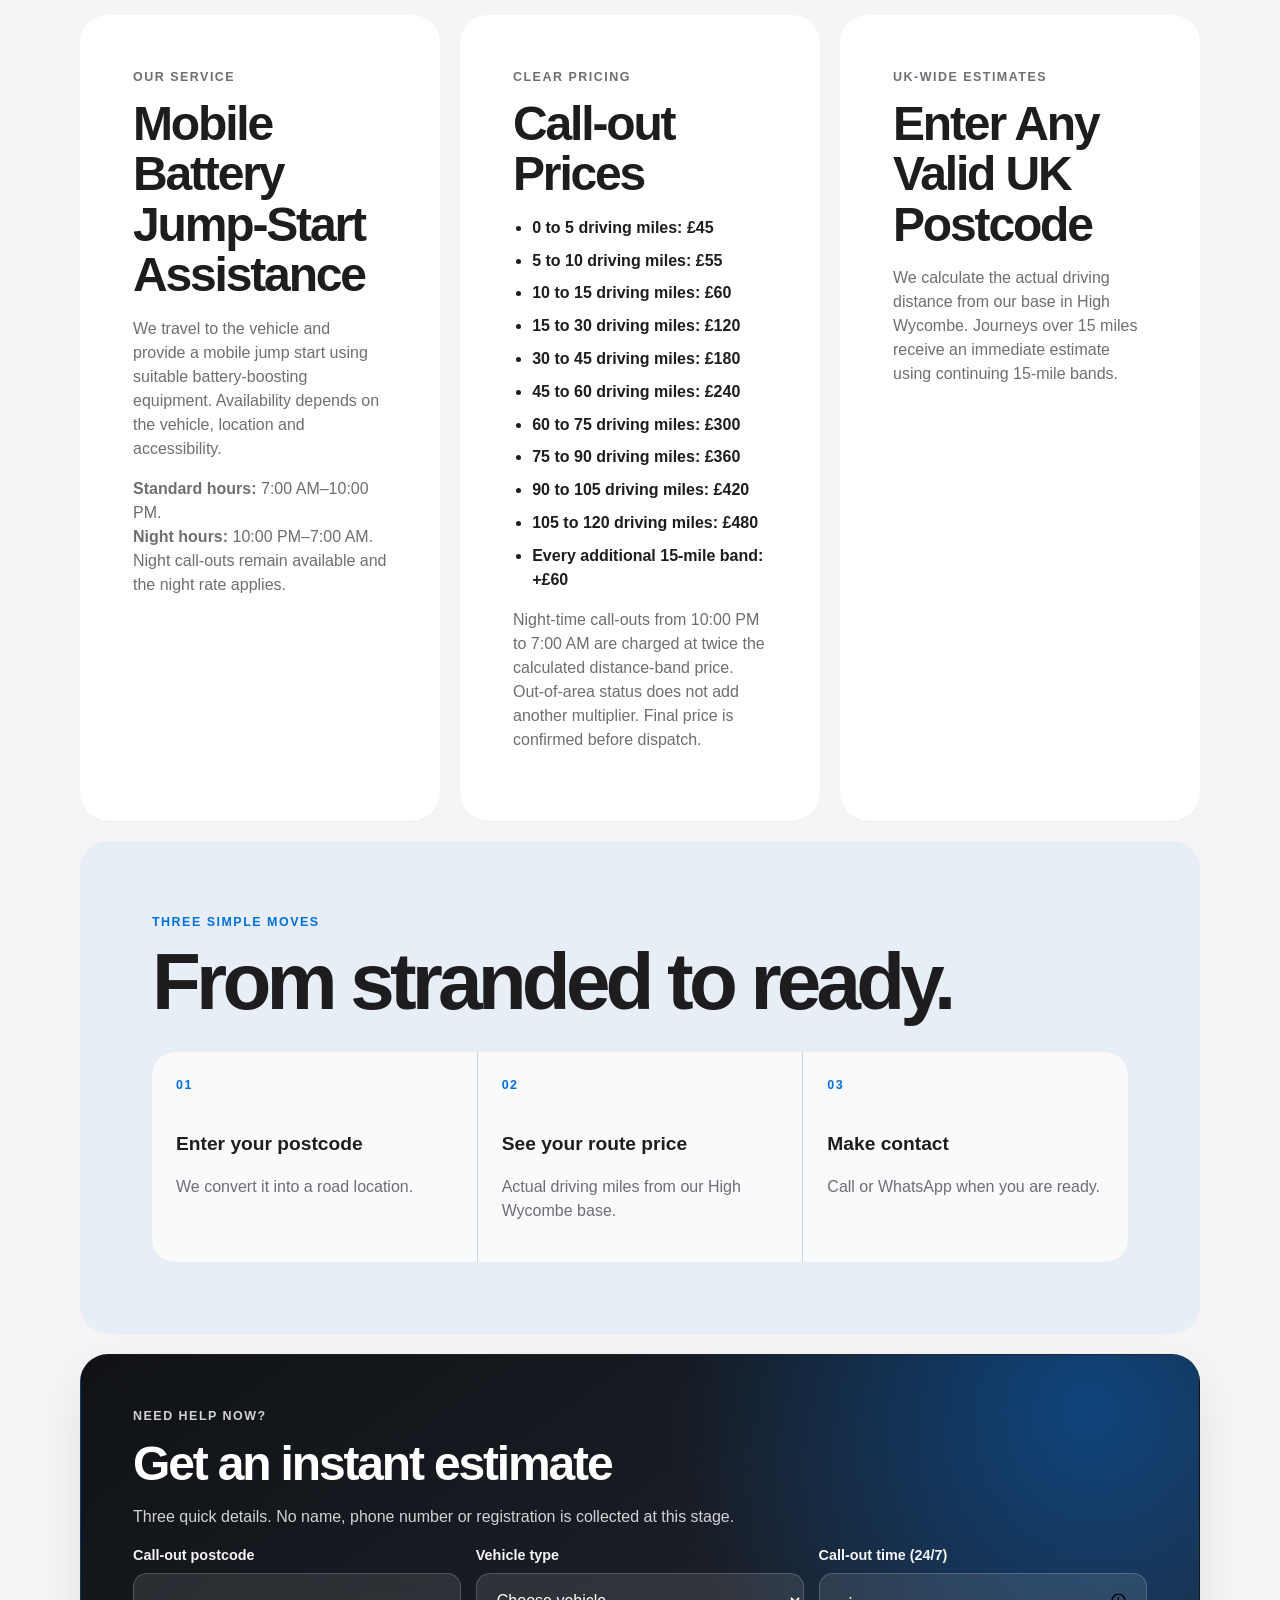
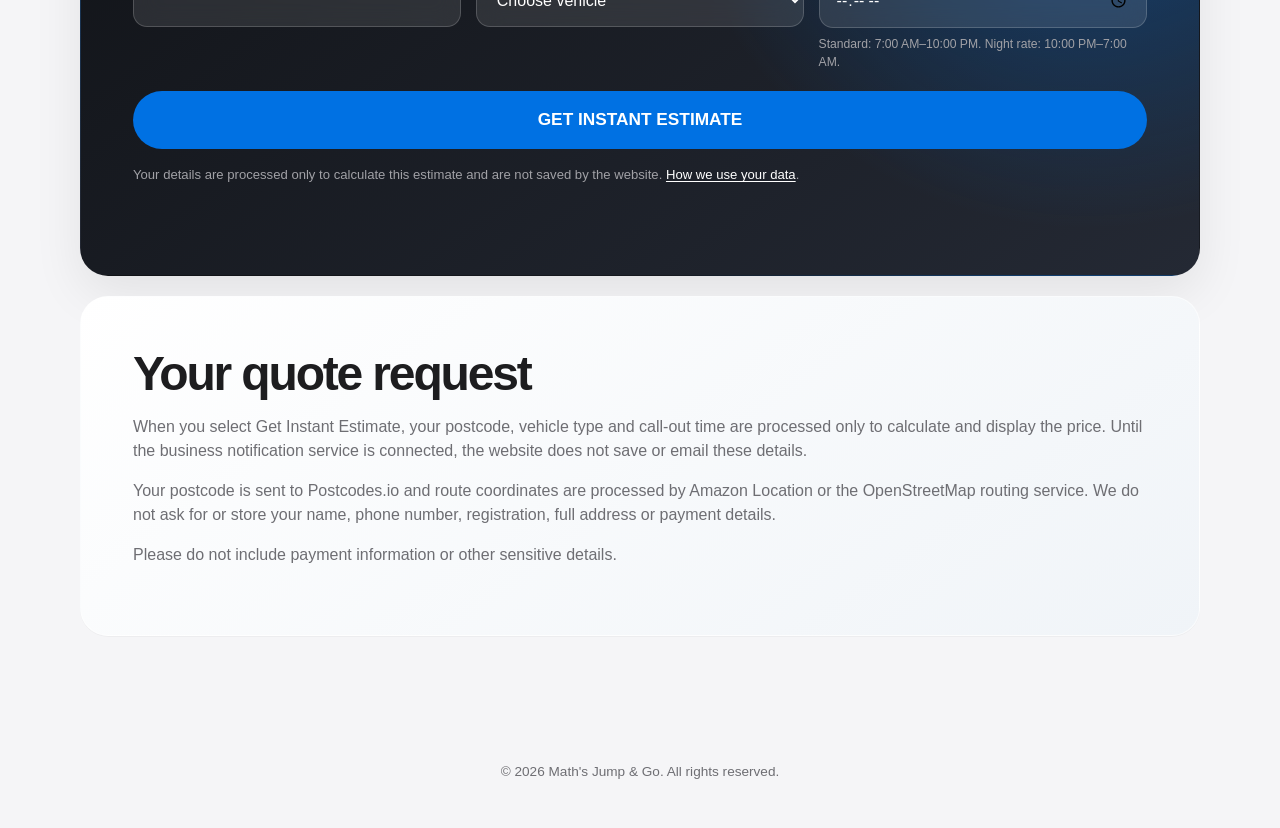
==== commit 0d9a8542: "Add call and WhatsApp actions to homepage hero" ====
--- a/app/index.html
+++ b/app/index.html
@@ -5,7 +5,7 @@
   <meta name="viewport" content="width=device-width, initial-scale=1.0">
   <meta name="description" content="Math's Jump & Go provides a 24/7 mobile battery jump-start service with UK-wide call-out estimates.">
   <title>Math's Jump & Go | Mobile Battery Jump-Start Service</title>
-  <link rel="stylesheet" href="styles.css?v=20260927-6">
+  <link rel="stylesheet" href="styles.css?v=20261001-2">
 </head>
 <body>
   <header class="site-header">
@@ -30,6 +30,10 @@
           UK-wide call-out estimates available. Long-distance call-outs are
           subject to availability.
         </p>
+        <div class="hero-contact-actions" aria-label="Contact us now">
+          <a class="button hero-call-button" id="hero-call-now" hidden>CALL NOW</a>
+          <a class="button hero-whatsapp-button" id="hero-whatsapp-now" target="_blank" rel="noopener" hidden>WhatsApp</a>
+        </div>
         <div class="hero-actions">
           <a class="button button-primary" href="#quote">Request a quote</a>
           <a class="button button-secondary" href="#pricing">View pricing</a>
@@ -130,8 +134,10 @@
               <select id="vehicle-type" name="vehicleType" required>
                 <option value="">Choose vehicle</option>
                 <option value="car">Car</option>
-                <option value="van">Van</option>
-                <option value="large">Large vehicle</option>
+                <option value="suv_4x4">SUV / 4x4</option>
+                <option value="van_12v">Van - 12V</option>
+                <option value="van_large_24v">Van / Large Vehicle - 24V</option>
+                <option value="other_specialist">Other / Specialist Vehicle</option>
               </select>
             </div>
             <div class="form-field">
@@ -152,6 +158,8 @@
           <h3 id="estimate-title">Your estimate is ready</h3>
           <strong id="estimated-price"></strong>
           <p class="rate-notice" id="estimate-rate-notice" hidden></p>
+          <p class="estimate-vehicle" id="estimate-vehicle"></p>
+          <p class="compatibility-note" id="estimate-compatibility" hidden>24V vehicle - compatibility confirmation required.</p>
           <p class="estimate-location" id="estimate-location"></p>
           <p class="estimate-distance" id="estimate-distance"></p>
           <p id="estimate-message"></p>
@@ -176,7 +184,7 @@
     <p>&copy; 2026 Math's Jump & Go. All rights reserved.</p>
   </footer>
 
-  <script src="config.js?v=20260927-3"></script>
-  <script src="script.js?v=20260927-7"></script>
+  <script src="config.js?v=20261001-2"></script>
+  <script src="script.js?v=20261001-2"></script>
 </body>
 </html>
--- a/app/styles.css
+++ b/app/styles.css
@@ -132,6 +132,12 @@
   backdrop-filter: blur(10px);
 }
 .hero-actions { display: flex; flex-direction: column; gap: .75rem; margin-top: 1.75rem; }
+.hero-contact-actions { display: flex; flex-direction: column; gap: .75rem; margin-top: 1.75rem; }
+.hero-contact-actions + .hero-actions { margin-top: .75rem; }
+.hero-call-button { color: #05070a; background: var(--gold); }
+.hero-call-button:hover { background: #ffe23d; }
+.hero-whatsapp-button { color: white; background: var(--success); }
+.hero-whatsapp-button:hover { background: #169b4e; }
 .service-highlights { display: grid; gap: .5rem; margin: 1.75rem 0 0; padding: 0; color: #d2d2d7; list-style: none; font-size: .92rem; font-weight: 600; }
 .service-highlights li::before { content: "✓"; margin-right: .5rem; color: var(--gold); }
 .scroll-cue {
@@ -394,6 +400,12 @@
   font-weight: 800;
 }
 .estimate-location { margin: 1.15rem 0 .15rem !important; color: white !important; font-weight: 700; }
+.estimate-vehicle { margin: 1rem 0 .15rem !important; color: white !important; font-weight: 750; }
+.compatibility-note {
+  margin: .7rem auto !important;
+  color: var(--gold) !important;
+  font-weight: 750;
+}
 .estimate-distance { margin: 0 !important; color: #d2d2d7 !important; }
 .estimate-reference { margin: 1rem 0 0 !important; color: #a1a1a6 !important; font-size: .72rem; overflow-wrap: anywhere; }
 .urgent-actions { display: grid; gap: .75rem; margin: 1.25rem auto 0; max-width: 620px; }
@@ -422,7 +434,7 @@
 @media (min-width: 620px) {
   .navigation-links { display: flex; gap: 1.4rem; font-size: .82rem; }
   .navigation-links a:hover { color: var(--gold); }
-  .hero-actions { flex-direction: row; }
+  .hero-actions, .hero-contact-actions { flex-direction: row; }
   .service-highlights { grid-template-columns: repeat(3, max-content); gap: 1.25rem; }
   main { grid-template-columns: repeat(2, minmax(0, 1fr)); gap: 1.25rem; padding-top: 1.25rem; }
   .quote-section, #privacy { grid-column: 1 / -1; }
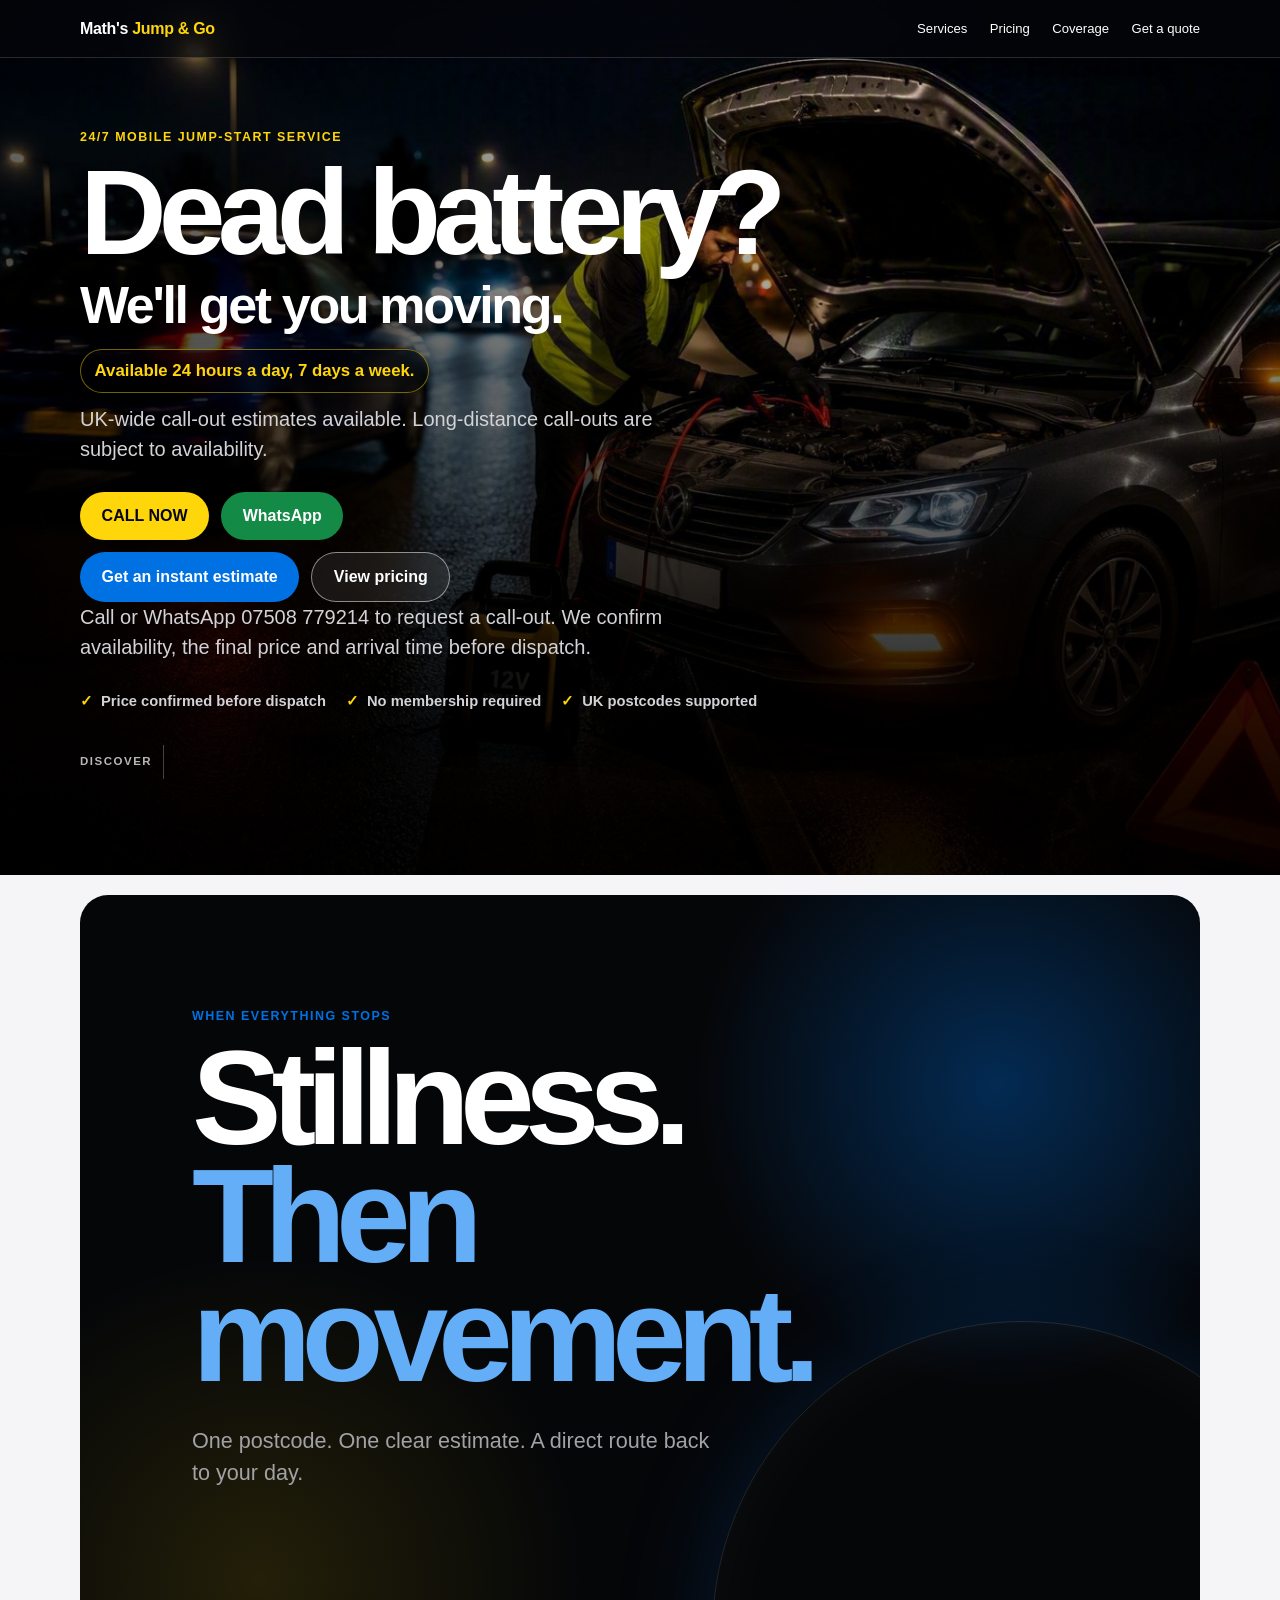
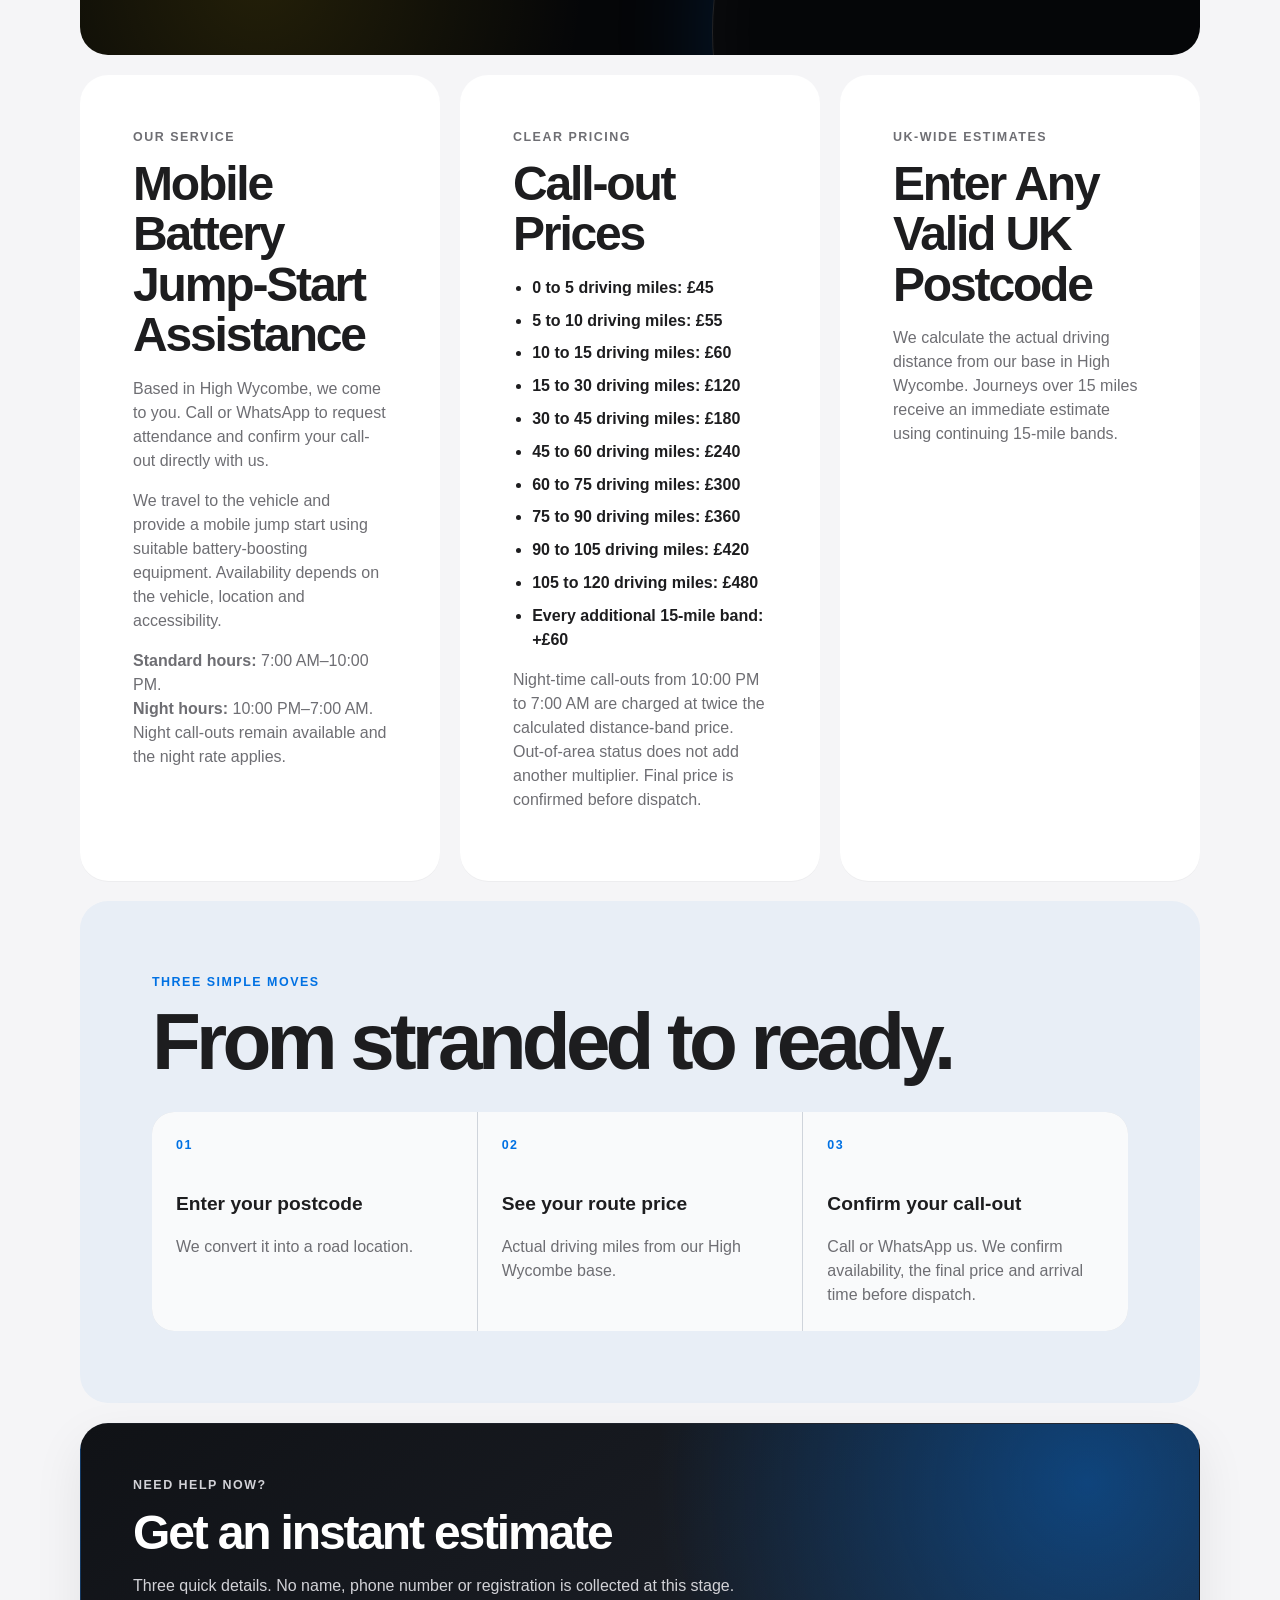
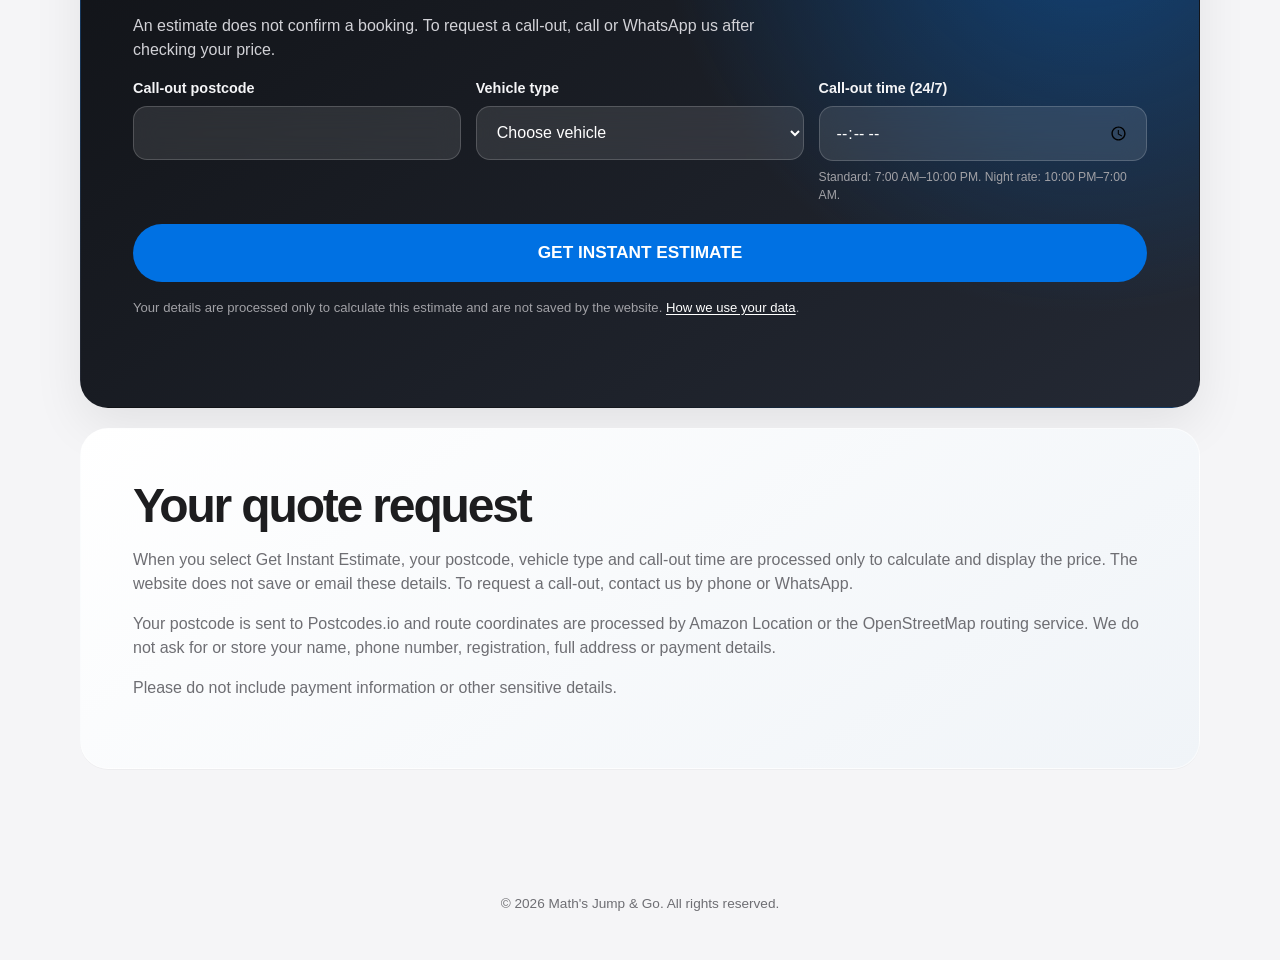
==== commit fb229c27: "Clarify call-out confirmation after instant estimates" ====
--- a/app/index.html
+++ b/app/index.html
@@ -3,7 +3,7 @@
 <head>
   <meta charset="UTF-8">
   <meta name="viewport" content="width=device-width, initial-scale=1.0">
-  <meta name="description" content="Math's Jump & Go provides a 24/7 mobile battery jump-start service with UK-wide call-out estimates.">
+  <meta name="description" content="24/7 mobile battery jump-start assistance based in High Wycombe. Get an instant estimate, then call or WhatsApp 07508 779214 to confirm your call-out.">
   <title>Math's Jump & Go | Mobile Battery Jump-Start Service</title>
   <link rel="stylesheet" href="styles.css?v=20261001-2">
 </head>
@@ -35,9 +35,10 @@
           <a class="button hero-whatsapp-button" id="hero-whatsapp-now" target="_blank" rel="noopener" hidden>WhatsApp</a>
         </div>
         <div class="hero-actions">
-          <a class="button button-primary" href="#quote">Request a quote</a>
+          <a class="button button-primary" href="#quote">Get an instant estimate</a>
           <a class="button button-secondary" href="#pricing">View pricing</a>
         </div>
+        <p class="hero-description">Call or WhatsApp 07508 779214 to request a call-out. We confirm availability, the final price and arrival time before dispatch.</p>
         <ul class="service-highlights" aria-label="Service highlights">
           <li>Price confirmed before dispatch</li>
           <li>No membership required</li>
@@ -60,6 +61,7 @@
     <section class="content-card" id="services" data-reveal>
       <p class="section-label">Our service</p>
       <h2>Mobile Battery Jump-Start Assistance</h2>
+      <p>Based in High Wycombe, we come to you. Call or WhatsApp to request attendance and confirm your call-out directly with us.</p>
       <p>
         We travel to the vehicle and provide a mobile jump start using suitable
         battery-boosting equipment. Availability depends on the vehicle,
@@ -109,7 +111,7 @@
       <ol class="journey-steps">
         <li><span>01</span><strong>Enter your postcode</strong><p>We convert it into a road location.</p></li>
         <li><span>02</span><strong>See your route price</strong><p>Actual driving miles from our High Wycombe base.</p></li>
-        <li><span>03</span><strong>Make contact</strong><p>Call or WhatsApp when you are ready.</p></li>
+        <li><span>03</span><strong>Confirm your call-out</strong><p>Call or WhatsApp us. We confirm availability, the final price and arrival time before dispatch.</p></li>
       </ol>
     </section>
 
@@ -118,6 +120,7 @@
         <p class="section-label">Need help now?</p>
         <h2>Get an instant estimate</h2>
         <p>Three quick details. No name, phone number or registration is collected at this stage.</p>
+        <p>An estimate does not confirm a booking. To request a call-out, call or WhatsApp us after checking your price.</p>
       </div>
 
       <noscript><p>Enable JavaScript to get an online estimate.</p></noscript>
@@ -163,6 +166,7 @@
           <p class="estimate-location" id="estimate-location"></p>
           <p class="estimate-distance" id="estimate-distance"></p>
           <p id="estimate-message"></p>
+          <p><strong>Request your call-out</strong><br>Call or WhatsApp us on 07508 779214. We will confirm availability, the final price and arrival time before dispatch. Receiving an estimate does not confirm a booking.</p>
           <div class="urgent-actions">
             <a class="button call-button" id="call-now" hidden>CALL NOW</a>
             <a class="button whatsapp-button" id="whatsapp-now" target="_blank" rel="noopener" hidden>WhatsApp</a>
@@ -185,6 +189,6 @@
   </footer>
 
   <script src="config.js?v=20261001-2"></script>
-  <script src="script.js?v=20261001-2"></script>
+  <script src="script.js?v=20261003-1"></script>
 </body>
 </html>
